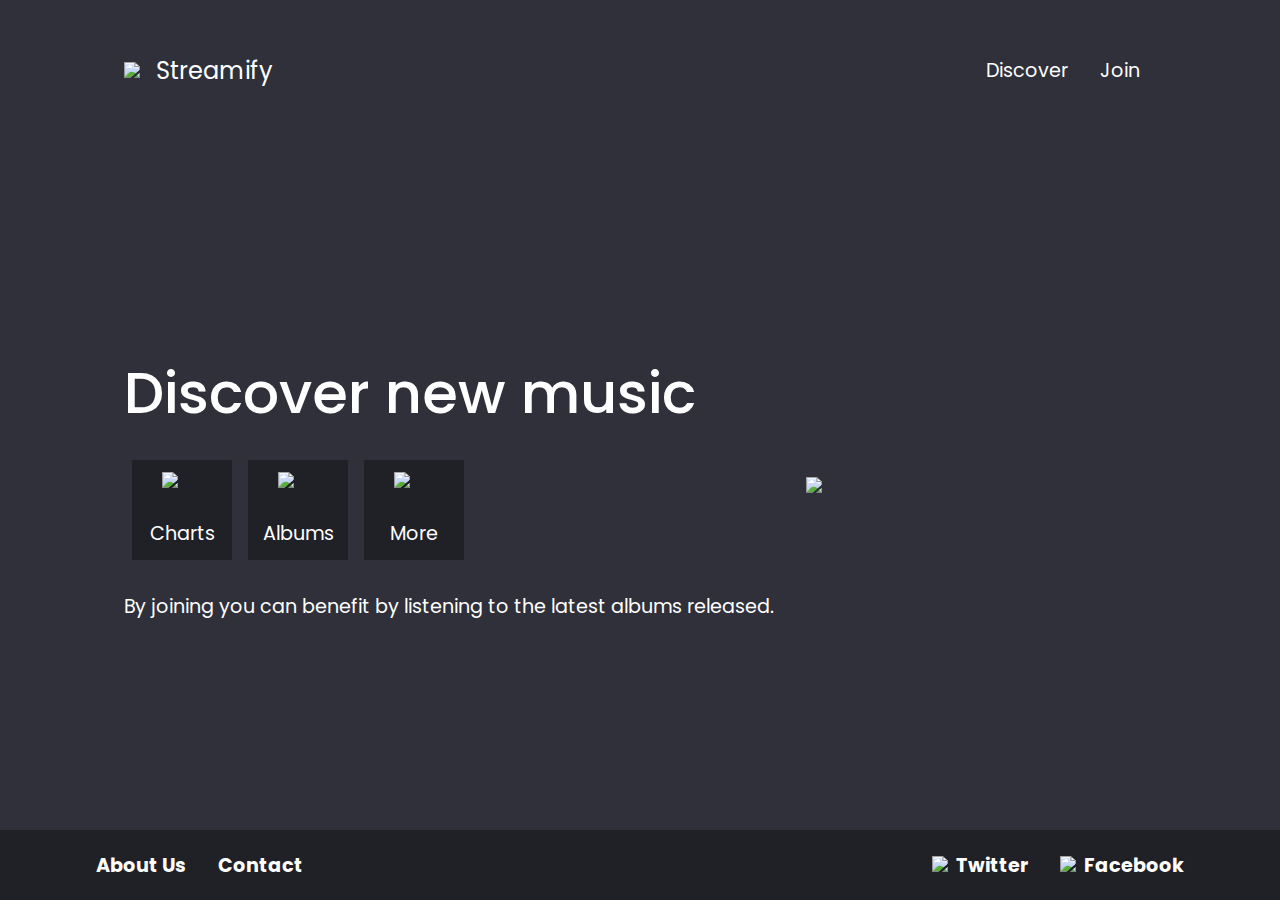
==== discover.html @ 42a378dc "Add files via upload" ====
<!DOCTYPE html>
<html lang="en">
	<head>
		<meta charset="UTF-8" />
		<meta name="viewport" content="width=device-width, initial-scale=1.0" />
		<meta http-equiv="X-UA-Compatible" content="ie=edge" />
		<link href="styles.css" rel="stylesheet" />
		<link href="discover.css" rel="stylesheet" />
		<title>Streamify - Discover</title>
	</head>
	<body class="full-height-grow">
		<div class="container full-height-grow">
			<header class="main-header">
				<a href="/" class="brand-logo">
					<img src="images/logo.png" />
					<div class="brand-logo-name">Streamify</div>
				</a>
				<nav class="main-nav">
					<ul>
						<li><a href="discover.html">Discover</a></li>
						<li><a href="join.html">Join</a></li>
					</ul>
				</nav>
			</header>
			<section class="discover-main-section">
				<div class="call-to-action">
					<h1 class="title">Discover new music</h1>
					<div class="icon-section">
						<div class="icon">
							<img src="images/microphone.svg" />
							Charts
						</div>
						<div class="icon">
							<img src="images/albums.svg" />
							Albums
						</div>
						<div class="icon">
							<img src="images/more.svg" />
							More
						</div>
					</div>
					By joining you can benefit by listening to the latest albums released.
				</div>
				<img class="covers-image" src="images/covers.jpg" />
			</section>
		</div>

		<footer class="main-footer">
			<div class="container">
				<nav class="footer-nav">
					<ul>
						<li><a href="#">About Us</a></li>
						<li><a href="#">Contact</a></li>
					</ul>
				</nav>
				<nav class="footer-nav">
					<ul>
						<li>
							<a href="#" class="social-link">
								<img src="images/twitter.svg" />
								Twitter
							</a>
						</li>
						<li>
							<a href="#" class="social-link">
								<img src="images/facebook.svg" />
								Facebook
							</a>
						</li>
					</ul>
				</nav>
			</div>
		</footer>
	</body>
</html>
---- styles.css ----
@import url('https://fonts.googleapis.com/css?family=Poppins:400,500,700');

*, *::before, *::after {
  box-sizing: border-box;
}

body {
  padding: 0;
  margin: 0;
  background-color: #2F303A;
  font-family: Poppins, sans-serif;
  font-size: 1.2rem;
  color: white;
  min-height: 100vh;
}

.full-height-grow {
  display: flex;
  flex-direction: column;
}

.brand-logo {
  display: flex;
  align-items: center;
  font-size: 1.25em;
  color: inherit;
  text-decoration: none;
}

.brand-logo-name {
  margin-left: 1rem;
}

.main-nav ul, .footer-nav ul {
  display: flex;
  margin: 0;
  padding: 0;
  list-style: none;
}

.main-nav a, .footer-nav a {
  color: inherit;
  text-decoration: none;
  padding: 1rem;
}

.main-nav a:hover, .footer-nav a:hover  {
  color: #adadad;
}

.main-header, .main-footer {
  display: flex;
  justify-content: space-between;
  align-items: center;
}

.main-header {
  height: 140px;
}

.main-footer {
  height: 70px;
  background-color: #202027;
  font-weight: bold;
}

.social-link img {
  width: 1em;
  margin-right: .25rem;
}

.main-footer .container {
  display: flex;
  justify-content: space-between;
}

.container {
  max-width: 1200px;
  margin: 0 auto;
  padding: 0 40px;
  flex-grow: 1;
}

.title {
  font-weight: 500;
  font-size: 3em;
  margin-bottom: 1rem;
  margin-top: 0;
}

.subtitle {
  font-weight: 500;
  font-size: 1.2em;
  margin-bottom: 2rem;
}

.btn {
  color: white;
  background-color: #1762A7;
  padding: .75rem 1.5rem;
  border-radius: .5rem;
  text-decoration: none;
  font-size: .9rem;
  outline: none;
  border: none;
  cursor: pointer;
}

.btn:hover {
  background-color: #2180d8;
}

.btn:focus {
  background-color: #2796ff;
}
---- discover.css ----
.discover-main-section {
  display: flex;
  align-items: center;
  justify-content: space-between;
  flex-grow: 1;
}

.discover-main-section .covers-image {
  width: 30vw;
  margin-left: 2rem;
  height: auto;
  max-width: 350px;
}

.icon-section {
  display: flex;
}

.icon {
  display: flex;
  flex-direction: column;
  justify-content: space-between;
  align-items: center;
  margin: .5rem;
  padding: .75rem;
  width: 100px;
  height: 100px;
  background-color: #202027;
  margin-bottom: 2rem;
}

.icon img {
  width: 40px;
}

@media (max-width: 800px) {
  .discover-main-section {
    flex-direction: column;
    justify-content: center;
  }

  .discover-main-section .covers-image {
    margin-top: 2rem;
    height: 30vh;
    width: auto;
  }
}
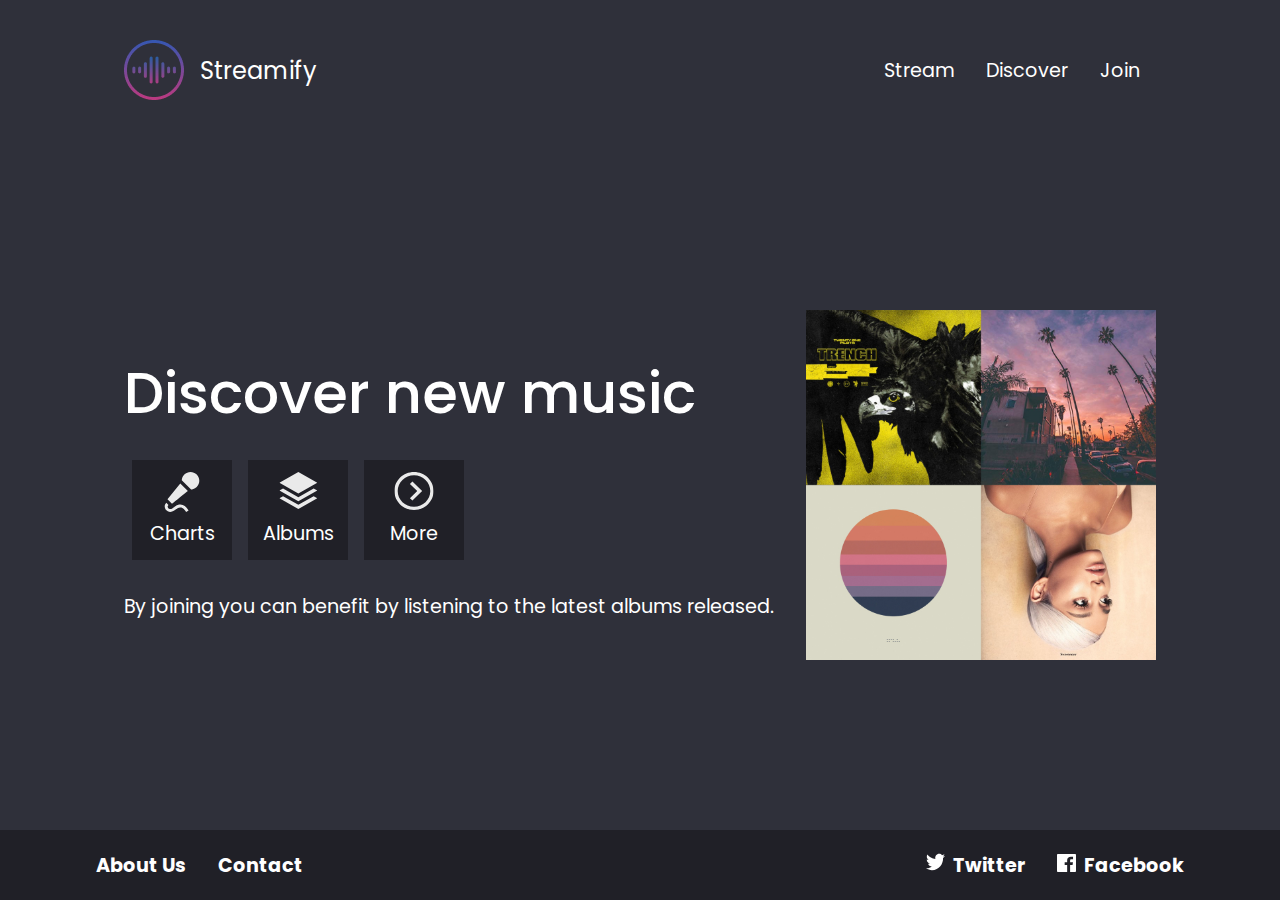
==== commit d17d3645: "Add files via upload" ====
--- a/discover.html
+++ b/discover.html
@@ -1,75 +1,76 @@
 <!DOCTYPE html>
 <html lang="en">
-	<head>
-		<meta charset="UTF-8" />
-		<meta name="viewport" content="width=device-width, initial-scale=1.0" />
-		<meta http-equiv="X-UA-Compatible" content="ie=edge" />
-		<link href="styles.css" rel="stylesheet" />
-		<link href="discover.css" rel="stylesheet" />
-		<title>Streamify - Discover</title>
-	</head>
-	<body class="full-height-grow">
-		<div class="container full-height-grow">
-			<header class="main-header">
-				<a href="/" class="brand-logo">
-					<img src="images/logo.png" />
-					<div class="brand-logo-name">Streamify</div>
-				</a>
-				<nav class="main-nav">
-					<ul>
-						<li><a href="discover.html">Discover</a></li>
-						<li><a href="join.html">Join</a></li>
-					</ul>
-				</nav>
-			</header>
-			<section class="discover-main-section">
-				<div class="call-to-action">
-					<h1 class="title">Discover new music</h1>
-					<div class="icon-section">
-						<div class="icon">
-							<img src="images/microphone.svg" />
-							Charts
-						</div>
-						<div class="icon">
-							<img src="images/albums.svg" />
-							Albums
-						</div>
-						<div class="icon">
-							<img src="images/more.svg" />
-							More
-						</div>
-					</div>
-					By joining you can benefit by listening to the latest albums released.
-				</div>
-				<img class="covers-image" src="images/covers.jpg" />
-			</section>
-		</div>
+  <head>
+    <meta charset="UTF-8" />
+    <meta name="viewport" content="width=device-width, initial-scale=1.0" />
+    <meta http-equiv="X-UA-Compatible" content="ie=edge" />
+    <link href="styles.css" rel="stylesheet" />
+    <link href="discover.css" rel="stylesheet" />
+    <title>Streamify - Discover</title>
+  </head>
+  <body class="full-height-grow">
+    <div class="container full-height-grow">
+      <header class="main-header">
+        <a href="/" class="brand-logo">
+          <img src="images/logo.png" />
+          <div class="brand-logo-name">Streamify</div>
+        </a>
+        <nav class="main-nav">
+          <ul>
+            <li><a href="stream.html">Stream</a></li>
+            <li><a href="discover.html">Discover</a></li>
+            <li><a href="join.html">Join</a></li>
+          </ul>
+        </nav>
+      </header>
+      <section class="discover-main-section">
+        <div class="call-to-action">
+          <h1 class="title">Discover new music</h1>
+          <div class="icon-section">
+            <div class="icon">
+              <img src="images/microphone.svg" />
+              Charts
+            </div>
+            <div class="icon">
+              <img src="images/albums.svg" />
+              Albums
+            </div>
+            <div class="icon">
+              <img src="images/more.svg" />
+              More
+            </div>
+          </div>
+          By joining you can benefit by listening to the latest albums released.
+        </div>
+        <img class="covers-image" src="images/covers.jpg" />
+      </section>
+    </div>
 
-		<footer class="main-footer">
-			<div class="container">
-				<nav class="footer-nav">
-					<ul>
-						<li><a href="#">About Us</a></li>
-						<li><a href="#">Contact</a></li>
-					</ul>
-				</nav>
-				<nav class="footer-nav">
-					<ul>
-						<li>
-							<a href="#" class="social-link">
-								<img src="images/twitter.svg" />
-								Twitter
-							</a>
-						</li>
-						<li>
-							<a href="#" class="social-link">
-								<img src="images/facebook.svg" />
-								Facebook
-							</a>
-						</li>
-					</ul>
-				</nav>
-			</div>
-		</footer>
-	</body>
+    <footer class="main-footer">
+      <div class="container">
+        <nav class="footer-nav">
+          <ul>
+            <li><a href="#">About Us</a></li>
+            <li><a href="#">Contact</a></li>
+          </ul>
+        </nav>
+        <nav class="footer-nav">
+          <ul>
+            <li>
+              <a href="#" class="social-link">
+                <img src="images/twitter.svg" />
+                Twitter
+              </a>
+            </li>
+            <li>
+              <a href="#" class="social-link">
+                <img src="images/facebook.svg" />
+                Facebook
+              </a>
+            </li>
+          </ul>
+        </nav>
+      </div>
+    </footer>
+  </body>
 </html>
